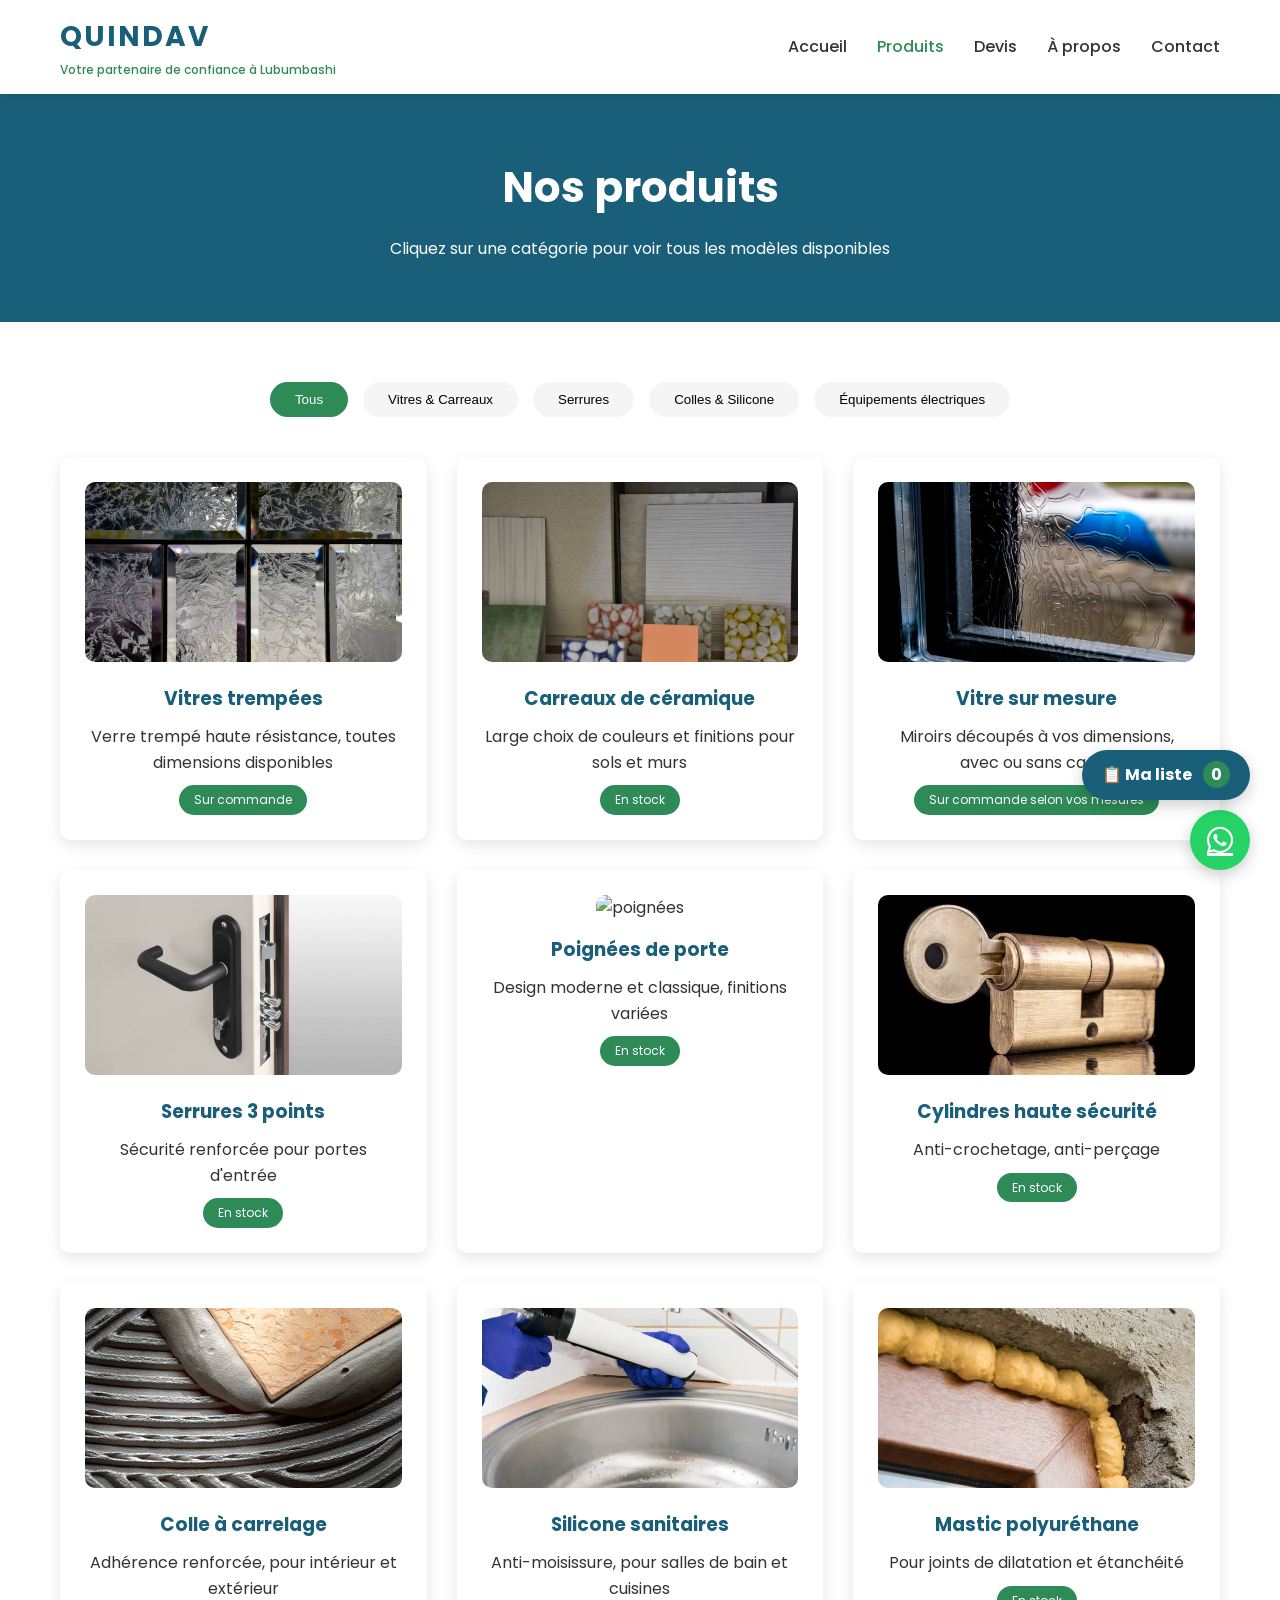
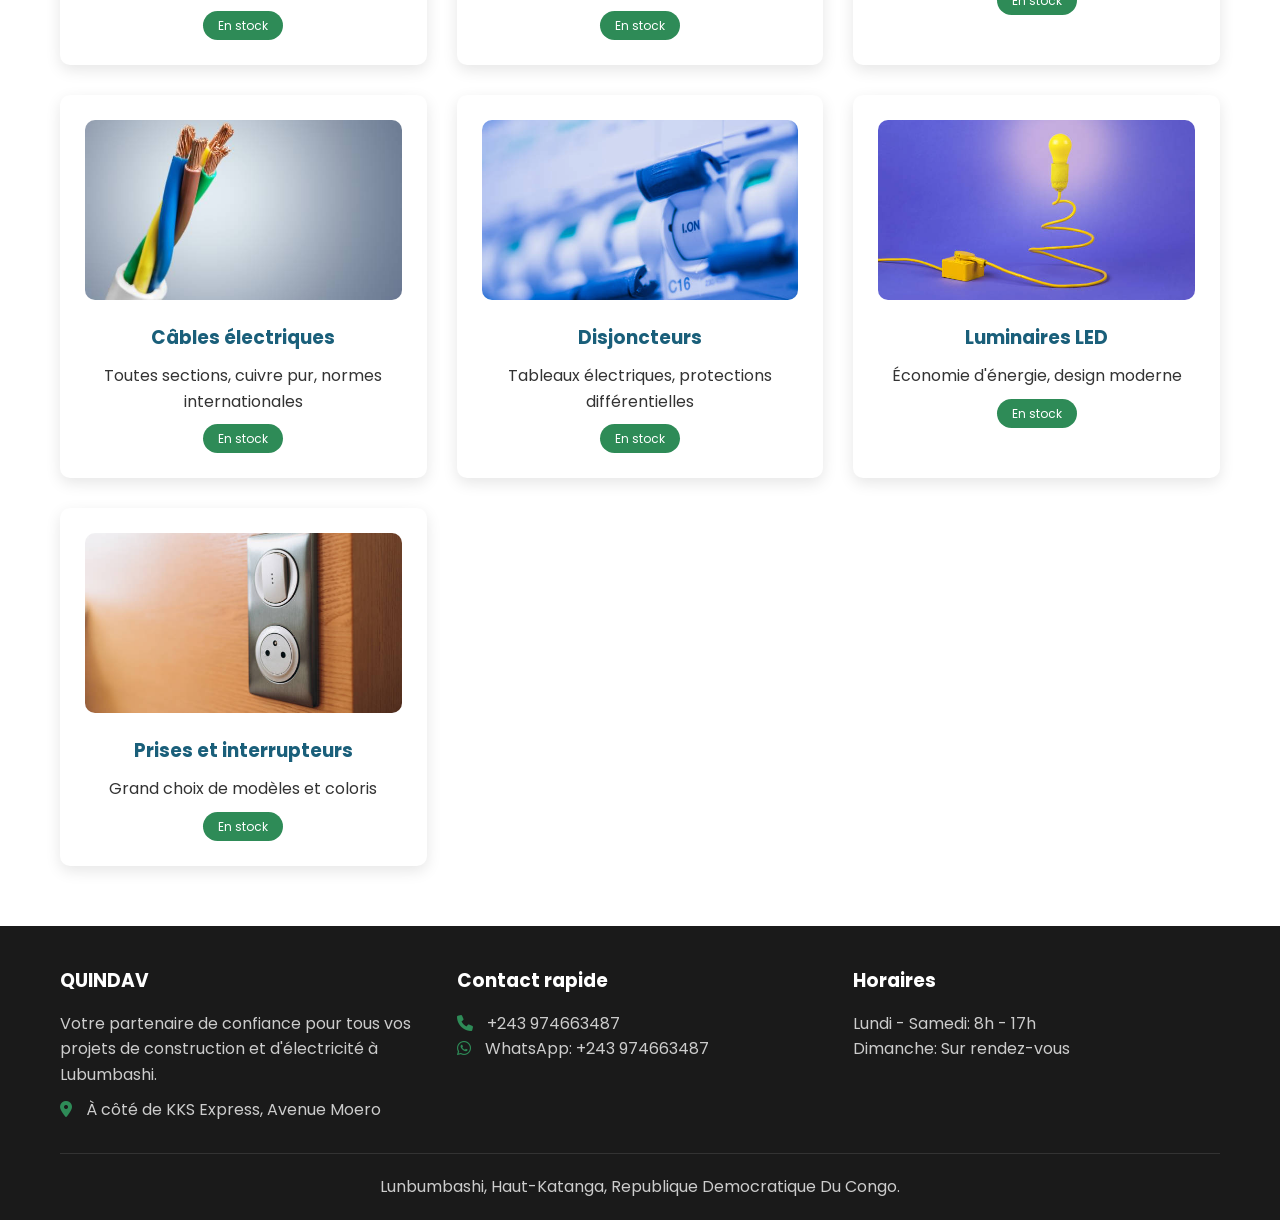
==== produits.html @ b655c286 "Add files via upload" ====
<!DOCTYPE html>
<html lang="fr">
<head>
    <meta charset="UTF-8">
    <meta name="viewport" content="width=device-width, initial-scale=1.0">
    <title>Nos produits - QUINDAV | Matériaux de construction Lubumbashi</title>
    <link rel="stylesheet" href="style.css">
    <link href="https://fonts.googleapis.com/css2?family=Poppins:wght@300;400;500;600;700&display=swap" rel="stylesheet">
    <link rel="stylesheet" href="https://cdnjs.cloudflare.com/ajax/libs/font-awesome/6.0.0-beta3/css/all.min.css">
    <style>
        .btn-liste {
            display: inline-block;
            margin-top: 15px;
            background: #1a5f7a;
            color: white;
            padding: 8px 20px;
            border-radius: 25px;
            text-decoration: none;
            font-size: 14px;
            border: none;
            cursor: pointer;
            transition: background 0.3s;
        }
        .btn-liste:hover {
            background: #2e8b57;
        }
        .quantite-input {
            width: 60px;
            padding: 6px;
            margin-right: 10px;
            border: 1px solid #ddd;
            border-radius: 5px;
            text-align: center;
        }
        .produit-actions {
            display: flex;
            align-items: center;
            justify-content: center;
            gap: 10px;
            flex-wrap: wrap;
            margin-top: 15px;
        }
        .badge-liste {
            position: fixed;
            bottom: 100px;
            right: 30px;
            background: #1a5f7a;
            color: white;
            padding: 12px 20px;
            border-radius: 50px;
            text-decoration: none;
            font-weight: bold;
            box-shadow: 0 5px 15px rgba(0,0,0,0.2);
            z-index: 1000;
        }
        .badge-liste span {
            background: #2e8b57;
            border-radius: 50%;
            padding: 2px 8px;
            margin-left: 8px;
        }
        /* Style pour les liens de catégories */
        .categorie-link {
            text-decoration: none;
            color: inherit;
            display: block;
        }
    </style>
</head>
<body>
    <a href="https://wa.me/243974663487" class="whatsapp-float" target="_blank">
        <i class="fab fa-whatsapp"></i>
    </a>

    <a href="ma-liste.html" class="badge-liste">
        📋 Ma liste <span id="liste-compteur">0</span>
    </a>

    <header>
        <div class="container">
            <div class="logo">
                <h1>QUINDAV</h1>
                <p>Votre partenaire de confiance à Lubumbashi</p>
            </div>
            <nav>
                <ul>
                    <li><a href="index.html">Accueil</a></li>
                    <li><a href="produits.html" class="active">Produits</a></li>
                    <li><a href="devis.html">Devis</a></li>
                    <li><a href="a-propos.html">À propos</a></li>
                    <li><a href="contact.html">Contact</a></li>
                </ul>
            </nav>
            <div class="menu-toggle">
                <i class="fas fa-bars"></i>
            </div>
        </div>
    </header>

    <section class="page-header">
        <div class="container">
            <h1>Nos produits</h1>
            <p>Cliquez sur une catégorie pour voir tous les modèles disponibles</p>
        </div>
    </section>

    <section class="categories">
        <div class="container">
            <div class="category-filters">
                <button class="filter-btn active" data-category="all">Tous</button>
                <button class="filter-btn" data-category="vitres">Vitres & Carreaux</button>
                <button class="filter-btn" data-category="serrures">Serrures</button>
                <button class="filter-btn" data-category="silicone">Colles & Silicone</button>
                <button class="filter-btn" data-category="electrique">Équipements électriques</button>
            </div>

            <div class="products-catalog">
                <!-- VITRES & CARREAUX -->
                <div class="product-item" data-category="vitres">
                    <a href="produit-categorie.html?id=vitres-trempees" class="categorie-link">
                        <img src="images/vitre_fenetre.jpg" alt="Vitre" style="width: 100%; height: 180px; object-fit: cover; border-radius: 10px; margin-bottom: 15px;">
                        <h3>Vitres trempées</h3>
                        <p>Verre trempé haute résistance, toutes dimensions disponibles</p>
                        <span class="product-tag">Sur commande</span>
                    </a>
                </div>
                <div class="product-item" data-category="vitres">
                    <a href="produit-categorie.html?id=carreaux-ceramique" class="categorie-link">
                        <img src="images/logo_carreaux.jpg" alt="carreaux" style="width: 100%; height: 180px; object-fit: cover; border-radius: 10px; margin-bottom: 15px;">
                        <h3>Carreaux de céramique</h3>
                        <p>Large choix de couleurs et finitions pour sols et murs</p>
                        <span class="product-tag">En stock</span>
                    </a>
                </div>
                <div class="product-item" data-category="vitres">
                    <a href="produit-categorie.html?id=vitre-sur-mesure" class="categorie-link">
                        <img src="images/vitre_fenetre2.jpg" alt="vitre fenetre" style="width: 100%; height: 180px; object-fit: cover; border-radius: 10px; margin-bottom: 15px;">
                        <h3>Vitre sur mesure</h3>
                        <p>Miroirs découpés à vos dimensions, avec ou sans cadre</p>
                        <span class="product-tag">Sur commande selon vos mesures</span>
                    </a>
                </div>

                <!-- SERRURES -->
                <div class="product-item" data-category="serrures">
                    <a href="produit-categorie.html?id=serrures-3points" class="categorie-link">
                        <img src="images/serrure_3ponts.jpg" alt="Serrure" style="width: 100%; height: 180px; object-fit: cover; border-radius: 10px; margin-bottom: 15px;">    
                        <h3>Serrures 3 points</h3>
                        <p>Sécurité renforcée pour portes d'entrée</p>
                        <span class="product-tag">En stock</span>
                    </a>
                </div>
                <div class="product-item" data-category="serrures">
                    <a href="produit-categorie.html?id=poignees-porte" class="categorie-link">
                        <img src="images/serrure.jpg" alt="poignées" style="width: 100%; height: 180px; object-fit: cover; border-radius: 10px; margin-bottom: 15px;">
                        <h3>Poignées de porte</h3>
                        <p>Design moderne et classique, finitions variées</p>
                        <span class="product-tag">En stock</span>
                    </a>
                </div>
                <div class="product-item" data-category="serrures">
                    <a href="produit-categorie.html?id=cylindres-securite" class="categorie-link">
                        <img src="images/cylindre_haute_securité.jpg" alt="cylindres" style="width: 100%; height: 180px; object-fit: cover; border-radius: 10px; margin-bottom: 15px;">                    
                        <h3>Cylindres haute sécurité</h3>
                        <p>Anti-crochetage, anti-perçage</p>
                        <span class="product-tag">En stock</span>
                    </a>
                </div>

                <!-- COLLES & SILICONE -->
                <div class="product-item" data-category="silicone">
                    <a href="produit-categorie.html?id=colle-carrelage" class="categorie-link">
                        <img src="images/colleCarrelage.jpg" alt="colle Carrelage" style="width: 100%; height: 180px; object-fit: cover; border-radius: 10px; margin-bottom: 15px;">               
                        <h3>Colle à carrelage</h3>
                        <p>Adhérence renforcée, pour intérieur et extérieur</p>
                        <span class="product-tag">En stock</span>
                    </a>
                </div>
                <div class="product-item" data-category="silicone">
                    <a href="produit-categorie.html?id=silicone-sanitaire" class="categorie-link">
                        <img src="images/silicone_sanitaires.jpg" alt="silicone toillette" style="width: 100%; height: 180px; object-fit: cover; border-radius: 10px; margin-bottom: 15px;">                   
                        <h3>Silicone sanitaires</h3>
                        <p>Anti-moisissure, pour salles de bain et cuisines</p>
                        <span class="product-tag">En stock</span>
                    </a>
                </div>
                <div class="product-item" data-category="silicone">
                    <a href="produit-categorie.html?id=mastic-polyurethane" class="categorie-link">
                        <img src="images/mastic_polyrethane.jpg" alt="mastique pour coller des fissures" style="width: 100%; height: 180px; object-fit: cover; border-radius: 10px; margin-bottom: 15px;">                  
                        <h3>Mastic polyuréthane</h3>
                        <p>Pour joints de dilatation et étanchéité</p>
                        <span class="product-tag">En stock</span>
                    </a>
                </div>

                <!-- ÉQUIPEMENTS ÉLECTRIQUES -->
                <div class="product-item" data-category="electrique">
                    <a href="produit-categorie.html?id=cables-electriques" class="categorie-link">
                        <img src="images/cable.jpg" alt="cables electrique" style="width: 100%; height: 180px; object-fit: cover; border-radius: 10px; margin-bottom: 15px;">                   
                        <h3>Câbles électriques</h3>
                        <p>Toutes sections, cuivre pur, normes internationales</p>
                        <span class="product-tag">En stock</span>
                    </a>
                </div>
                <div class="product-item" data-category="electrique">
                    <a href="produit-categorie.html?id=disjoncteurs" class="categorie-link">
                        <img src="images/disjoncteur_electrique.jpg" alt="disjoncteur electrique" style="width: 100%; height: 180px; object-fit: cover; border-radius: 10px; margin-bottom: 15px;">                  
                        <h3>Disjoncteurs</h3>
                        <p>Tableaux électriques, protections différentielles</p>
                        <span class="product-tag">En stock</span>
                    </a>
                </div>
                <div class="product-item" data-category="electrique">
                    <a href="produit-categorie.html?id=luminaires-led" class="categorie-link">
                        <img src="images/lampe_electrique.jpg" alt="lampe electrique" style="width: 100%; height: 180px; object-fit: cover; border-radius: 10px; margin-bottom: 15px;">                    
                        <h3>Luminaires LED</h3>
                        <p>Économie d'énergie, design moderne</p>
                        <span class="product-tag">En stock</span>
                    </a>
                </div>
                <div class="product-item" data-category="electrique">
                    <a href="produit-categorie.html?id=prises-interrupteurs" class="categorie-link">
                        <img src="images/interrupteur.jpg" alt="interrupteur" style="width: 100%; height: 180px; object-fit: cover; border-radius: 10px; margin-bottom: 15px;">                  
                        <h3>Prises et interrupteurs</h3>
                        <p>Grand choix de modèles et coloris</p>
                        <span class="product-tag">En stock</span>
                    </a>
                </div>
            </div>
        </div>
    </section>

    <div id="footer-placeholder"></div>
    <script>
        fetch('footer.html')
            .then(response => response.text())
            .then(data => {
                document.getElementById('footer-placeholder').innerHTML = data;
            });
    </script>

    <script>
        // Gestion des filtres
        const filterBtns = document.querySelectorAll('.filter-btn');
        const productItems = document.querySelectorAll('.product-item');

        filterBtns.forEach(btn => {
            btn.addEventListener('click', () => {
                filterBtns.forEach(b => b.classList.remove('active'));
                btn.classList.add('active');
                const category = btn.getAttribute('data-category');
                productItems.forEach(item => {
                    if (category === 'all' || item.getAttribute('data-category') === category) {
                        item.style.display = 'block';
                    } else {
                        item.style.display = 'none';
                    }
                });
            });
        });

        // Filtrage automatique depuis l'URL (page d'accueil)
        const urlParams = new URLSearchParams(window.location.search);
        const categorie = urlParams.get('categorie');
        if (categorie) {
            setTimeout(() => {
                const bouton = document.querySelector(`.filter-btn[data-category="${categorie}"]`);
                if (bouton) bouton.click();
            }, 100);
        }

        // Gestion du badge de la liste
        function mettreAJourCompteurBadge() {
            const liste = JSON.parse(localStorage.getItem('listeDevis')) || [];
            const total = liste.reduce((sum, item) => sum + item.quantite, 0);
            const compteur = document.getElementById('liste-compteur');
            if (compteur) compteur.innerText = total;
        }
        
        mettreAJourCompteurBadge();
        setInterval(mettreAJourCompteurBadge, 1000);
    </script>

    <script src="script.js"></script>
</body>
</html>
---- style.css ----
* {
    margin: 0;
    padding: 0;
    box-sizing: border-box;
}

body {
    font-family: 'Poppins', sans-serif;
    line-height: 1.6;
    color: #333;
}

.container {
    max-width: 1200px;
    margin: 0 auto;
    padding: 0 20px;
}

/* Couleurs QUINDAV: Bleu + Vert + Blanc */
:root {
    --primary: #1a5f7a;    /* Bleu profond */
    --primary-dark: #0e3d4f;
    --secondary: #2e8b57;  /* Vert */
    --secondary-dark: #1e5a3a;
    --white: #ffffff;
    --light-gray: #f5f5f5;
    --dark: #333;
}

/* Header */
header {
    background: var(--white);
    box-shadow: 0 2px 10px rgba(0,0,0,0.1);
    position: sticky;
    top: 0;
    z-index: 1000;
}

header .container {
    display: flex;
    justify-content: space-between;
    align-items: center;
    padding: 15px 20px;
}

.logo h1 {
    color: var(--primary);
    font-size: 28px;
    letter-spacing: 2px;
}

.logo p {
    color: var(--secondary);
    font-size: 12px;
    font-weight: 500;
}

nav ul {
    display: flex;
    list-style: none;
    gap: 30px;
}

nav ul li a {
    text-decoration: none;
    color: var(--dark);
    font-weight: 500;
    transition: color 0.3s;
}

nav ul li a:hover,
nav ul li a.active {
    color: var(--secondary);
}

.menu-toggle {
    display: none;
    font-size: 24px;
    cursor: pointer;
}

/* Hero Section */
.hero {
    background: linear-gradient(135deg, var(--primary) 0%, var(--secondary) 100%);
    color: var(--white);
    padding: 80px 0;
    text-align: center;
}

.hero-content h2 {
    font-size: 42px;
    margin-bottom: 20px;
}

.hero-content p {
    font-size: 18px;
    margin-bottom: 30px;
    max-width: 600px;
    margin-left: auto;
    margin-right: auto;
}

.hero-buttons {
    display: flex;
    gap: 20px;
    justify-content: center;
}

.btn {
    display: inline-block;
    padding: 12px 30px;
    border-radius: 30px;
    text-decoration: none;
    font-weight: 600;
    transition: all 0.3s;
}

.btn-primary {
    background: var(--white);
    color: var(--primary);
}

.btn-primary:hover {
    background: var(--secondary);
    color: var(--white);
    transform: translateY(-3px);
}

.btn-secondary {
    background: transparent;
    color: var(--white);
    border: 2px solid var(--white);
}

.btn-secondary:hover {
    background: var(--white);
    color: var(--primary);
    transform: translateY(-3px);
}

/* Products Highlight */
.products-highlight {
    padding: 60px 0;
    background: var(--light-gray);
}

.products-highlight h2 {
    text-align: center;
    color: var(--primary);
    margin-bottom: 40px;
    font-size: 32px;
}

.products-grid {
    display: grid;
    grid-template-columns: repeat(auto-fit, minmax(250px, 1fr));
    gap: 30px;
}

.product-card {
    background: var(--white);
    padding: 30px;
    border-radius: 10px;
    text-align: center;
    transition: transform 0.3s, box-shadow 0.3s;
    box-shadow: 0 5px 15px rgba(0,0,0,0.1);
}

.product-card:hover {
    transform: translateY(-10px);
    box-shadow: 0 15px 30px rgba(0,0,0,0.15);
}

.product-card i {
    font-size: 50px;
    color: var(--secondary);
    margin-bottom: 15px;
}

.product-card h3 {
    color: var(--primary);
    margin-bottom: 10px;
}

/* Why Us */
.why-us {
    padding: 60px 0;
}

.why-us h2 {
    text-align: center;
    color: var(--primary);
    margin-bottom: 40px;
    font-size: 32px;
}

.features-grid {
    display: grid;
    grid-template-columns: repeat(auto-fit, minmax(250px, 1fr));
    gap: 30px;
}

.feature {
    text-align: center;
    padding: 20px;
}

.feature i {
    font-size: 45px;
    color: var(--secondary);
    margin-bottom: 15px;
}

/* CTA Section */
.cta {
    background: linear-gradient(135deg, var(--secondary) 0%, var(--primary) 100%);
    color: var(--white);
    text-align: center;
    padding: 60px 0;
}

.cta h2 {
    font-size: 32px;
    margin-bottom: 15px;
}

.cta .btn-primary {
    background: var(--white);
    color: var(--primary);
    margin-top: 20px;
}

/* Footer */
footer {
    background: #1a1a1a;
    color: #ccc;
    padding: 40px 0 20px;
}

.footer-content {
    display: grid;
    grid-template-columns: repeat(auto-fit, minmax(250px, 1fr));
    gap: 30px;
    margin-bottom: 30px;
}

.footer-section h3 {
    color: var(--white);
    margin-bottom: 15px;
}

.footer-section i {
    margin-right: 10px;
    color: var(--secondary);
}

.footer-bottom {
    text-align: center;
    padding-top: 20px;
    border-top: 1px solid #333;
}

/* WhatsApp Float Button */
.whatsapp-float {
    position: fixed;
    bottom: 30px;
    right: 30px;
    background: #25D366;
    color: white;
    width: 60px;
    height: 60px;
    border-radius: 50%;
    display: flex;
    align-items: center;
    justify-content: center;
    font-size: 30px;
    box-shadow: 0 5px 15px rgba(0,0,0,0.2);
    z-index: 1000;
    transition: transform 0.3s;
}

.whatsapp-float:hover {
    transform: scale(1.1);
    color: white;
}

/* Page Header */
.page-header {
    background: var(--primary);
    color: var(--white);
    padding: 60px 0;
    text-align: center;
}

.page-header h1 {
    font-size: 42px;
    margin-bottom: 15px;
}

/* Products Catalog */
.categories {
    padding: 60px 0;
}

.category-filters {
    display: flex;
    justify-content: center;
    gap: 15px;
    flex-wrap: wrap;
    margin-bottom: 40px;
}

.filter-btn {
    padding: 10px 25px;
    border: none;
    background: var(--light-gray);
    cursor: pointer;
    border-radius: 30px;
    font-weight: 500;
    transition: all 0.3s;
}

.filter-btn.active,
.filter-btn:hover {
    background: var(--secondary);
    color: var(--white);
}

.products-catalog {
    display: grid;
    grid-template-columns: repeat(auto-fit, minmax(280px, 1fr));
    gap: 30px;
}

.product-item {
    background: var(--white);
    padding: 25px;
    border-radius: 10px;
    text-align: center;
    box-shadow: 0 5px 15px rgba(0,0,0,0.1);
    transition: transform 0.3s;
}

.product-item:hover {
    transform: translateY(-5px);
}

.product-item i {
    font-size: 45px;
    color: var(--secondary);
    margin-bottom: 15px;
}

.product-item h3 {
    color: var(--primary);
    margin-bottom: 10px;
}

.product-tag {
    display: inline-block;
    background: var(--secondary);
    color: white;
    padding: 5px 15px;
    border-radius: 20px;
    font-size: 12px;
    margin-top: 10px;
}

/* Devis Form */
.devis-form {
    padding: 60px 0;
    background: var(--light-gray);
}

.form-group {
    margin-bottom: 20px;
}

.form-group label {
    display: block;
    margin-bottom: 8px;
    font-weight: 500;
    color: var(--primary);
}

.form-group input,
.form-group textarea {
    width: 100%;
    padding: 12px;
    border: 1px solid #ddd;
    border-radius: 8px;
    font-family: inherit;
}

.form-group input:focus,
.form-group textarea:focus {
    outline: none;
    border-color: var(--secondary);
}

/* Contact Grid */
.contact-grid {
    display: grid;
    grid-template-columns: 1fr 1fr;
    gap: 40px;
    padding: 60px 0;
}

.contact-item {
    display: flex;
    gap: 15px;
    margin-bottom: 25px;
}

.contact-item i {
    font-size: 24px;
    color: var(--secondary);
    margin-top: 5px;
}

.contact-item h3 {
    color: var(--primary);
    margin-bottom: 5px;
}

.map-placeholder {
    background: var(--light-gray);
    border-radius: 10px;
    overflow: hidden;
}

/* About Content */
.about-content {
    padding: 60px 0;
}

.about-text h2 {
    color: var(--primary);
    margin: 30px 0 15px;
}

.about-text h2:first-child {
    margin-top: 0;
}

.about-text ul {
    list-style: none;
    padding-left: 0;
}

.about-text ul li {
    padding: 8px 0;
    padding-left: 25px;
    position: relative;
}

.about-text ul li:before {
    content: "✓";
    color: var(--secondary);
    position: absolute;
    left: 0;
    font-weight: bold;
}

/* Responsive */
@media (max-width: 768px) {
    .menu-toggle {
        display: block;
    }
    
    nav ul {
        display: none;
        position: absolute;
        top: 70px;
        left: 0;
        right: 0;
        background: var(--white);
        flex-direction: column;
        text-align: center;
        padding: 20px;
        box-shadow: 0 5px 10px rgba(0,0,0,0.1);
    }
    
    nav ul.active {
        display: flex;
    }
    
    .hero-content h2 {
        font-size: 28px;
    }
    
    .hero-buttons {
        flex-direction: column;
        align-items: center;
    }
    
    .contact-grid {
        grid-template-columns: 1fr;
    }
    
}
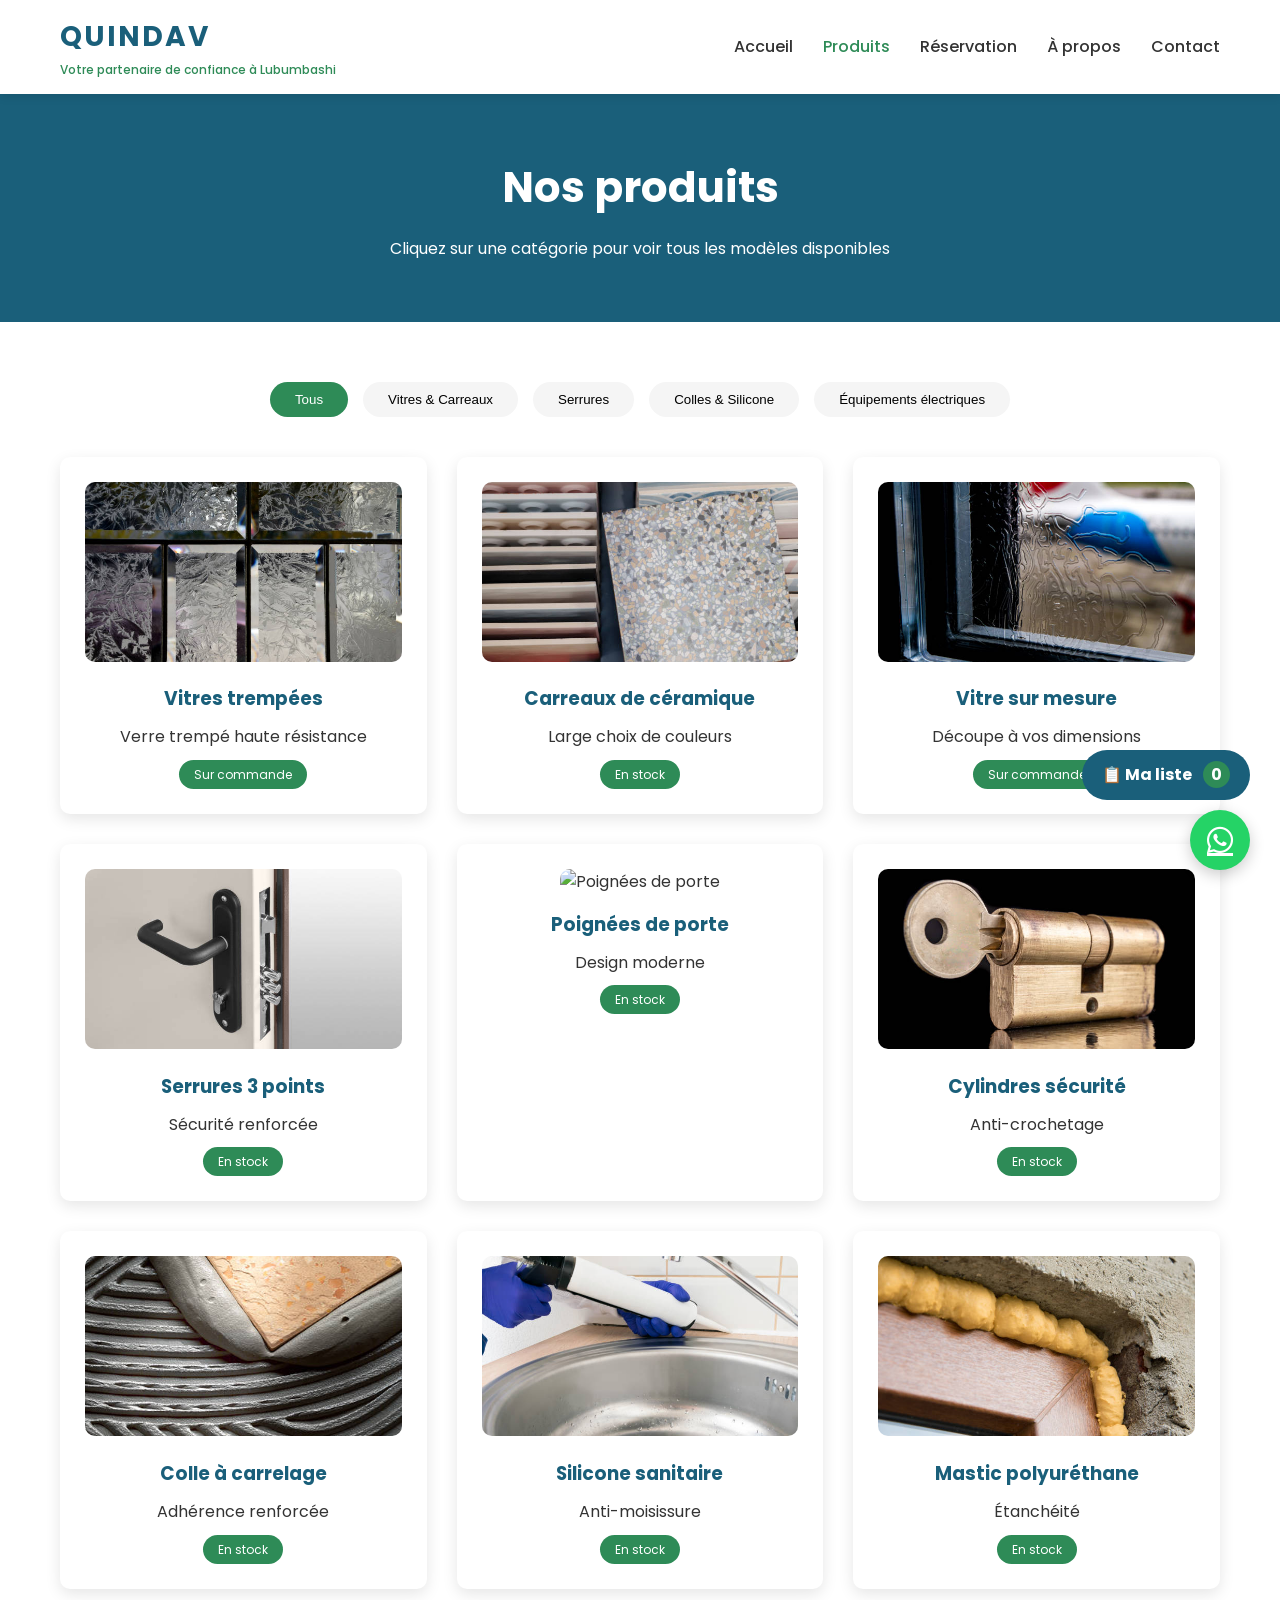
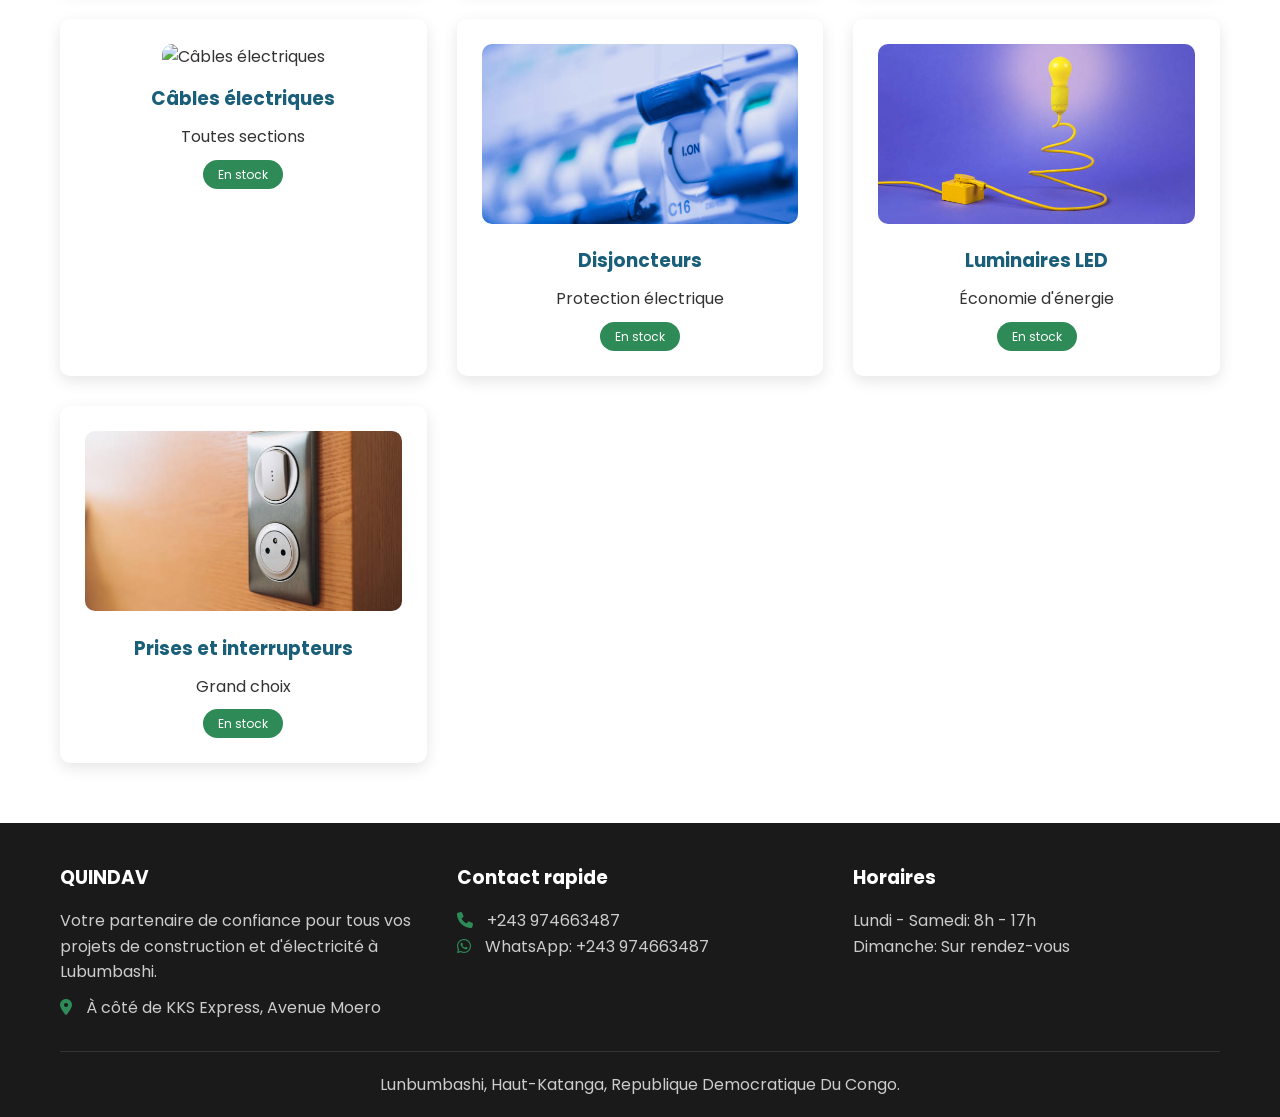
==== commit 4432ed6a: "produits.html" ====
--- a/produits.html
+++ b/produits.html
@@ -2,44 +2,12 @@
 <html lang="fr">
 <head>
     <meta charset="UTF-8">
-    <meta name="viewport" content="width=device-width, initial-scale=1.0">
+    <meta name="viewport" content="width=device-width, initial-scale=1.0, user-scalable=yes">
     <title>Nos produits - QUINDAV | Matériaux de construction Lubumbashi</title>
     <link rel="stylesheet" href="style.css">
     <link href="https://fonts.googleapis.com/css2?family=Poppins:wght@300;400;500;600;700&display=swap" rel="stylesheet">
     <link rel="stylesheet" href="https://cdnjs.cloudflare.com/ajax/libs/font-awesome/6.0.0-beta3/css/all.min.css">
     <style>
-        .btn-liste {
-            display: inline-block;
-            margin-top: 15px;
-            background: #1a5f7a;
-            color: white;
-            padding: 8px 20px;
-            border-radius: 25px;
-            text-decoration: none;
-            font-size: 14px;
-            border: none;
-            cursor: pointer;
-            transition: background 0.3s;
-        }
-        .btn-liste:hover {
-            background: #2e8b57;
-        }
-        .quantite-input {
-            width: 60px;
-            padding: 6px;
-            margin-right: 10px;
-            border: 1px solid #ddd;
-            border-radius: 5px;
-            text-align: center;
-        }
-        .produit-actions {
-            display: flex;
-            align-items: center;
-            justify-content: center;
-            gap: 10px;
-            flex-wrap: wrap;
-            margin-top: 15px;
-        }
         .badge-liste {
             position: fixed;
             bottom: 100px;
@@ -50,7 +18,6 @@
             border-radius: 50px;
             text-decoration: none;
             font-weight: bold;
-            box-shadow: 0 5px 15px rgba(0,0,0,0.2);
             z-index: 1000;
         }
         .badge-liste span {
@@ -59,11 +26,32 @@
             padding: 2px 8px;
             margin-left: 8px;
         }
-        /* Style pour les liens de catégories */
-        .categorie-link {
+        .product-item a {
             text-decoration: none;
             color: inherit;
             display: block;
+        }
+        /* Correction menu mobile */
+        @media (max-width: 768px) {
+            .menu-toggle {
+                display: block !important;
+                cursor: pointer;
+            }
+            nav ul {
+                display: none;
+                position: absolute;
+                top: 70px;
+                left: 0;
+                width: 100%;
+                background: white;
+                flex-direction: column;
+                padding: 20px;
+                box-shadow: 0 5px 10px rgba(0,0,0,0.1);
+                z-index: 999;
+            }
+            nav ul.active {
+                display: flex !important;
+            }
         }
     </style>
 </head>
@@ -86,7 +74,7 @@
                 <ul>
                     <li><a href="index.html">Accueil</a></li>
                     <li><a href="produits.html" class="active">Produits</a></li>
-                    <li><a href="devis.html">Devis</a></li>
+                    <li><a href="reservation.html">Réservation</a></li>
                     <li><a href="a-propos.html">À propos</a></li>
                     <li><a href="contact.html">Contact</a></li>
                 </ul>
@@ -114,118 +102,8 @@
                 <button class="filter-btn" data-category="electrique">Équipements électriques</button>
             </div>
 
-            <div class="products-catalog">
-                <!-- VITRES & CARREAUX -->
-                <div class="product-item" data-category="vitres">
-                    <a href="produit-categorie.html?id=vitres-trempees" class="categorie-link">
-                        <img src="images/vitre_fenetre.jpg" alt="Vitre" style="width: 100%; height: 180px; object-fit: cover; border-radius: 10px; margin-bottom: 15px;">
-                        <h3>Vitres trempées</h3>
-                        <p>Verre trempé haute résistance, toutes dimensions disponibles</p>
-                        <span class="product-tag">Sur commande</span>
-                    </a>
-                </div>
-                <div class="product-item" data-category="vitres">
-                    <a href="produit-categorie.html?id=carreaux-ceramique" class="categorie-link">
-                        <img src="images/logo_carreaux.jpg" alt="carreaux" style="width: 100%; height: 180px; object-fit: cover; border-radius: 10px; margin-bottom: 15px;">
-                        <h3>Carreaux de céramique</h3>
-                        <p>Large choix de couleurs et finitions pour sols et murs</p>
-                        <span class="product-tag">En stock</span>
-                    </a>
-                </div>
-                <div class="product-item" data-category="vitres">
-                    <a href="produit-categorie.html?id=vitre-sur-mesure" class="categorie-link">
-                        <img src="images/vitre_fenetre2.jpg" alt="vitre fenetre" style="width: 100%; height: 180px; object-fit: cover; border-radius: 10px; margin-bottom: 15px;">
-                        <h3>Vitre sur mesure</h3>
-                        <p>Miroirs découpés à vos dimensions, avec ou sans cadre</p>
-                        <span class="product-tag">Sur commande selon vos mesures</span>
-                    </a>
-                </div>
-
-                <!-- SERRURES -->
-                <div class="product-item" data-category="serrures">
-                    <a href="produit-categorie.html?id=serrures-3points" class="categorie-link">
-                        <img src="images/serrure_3ponts.jpg" alt="Serrure" style="width: 100%; height: 180px; object-fit: cover; border-radius: 10px; margin-bottom: 15px;">    
-                        <h3>Serrures 3 points</h3>
-                        <p>Sécurité renforcée pour portes d'entrée</p>
-                        <span class="product-tag">En stock</span>
-                    </a>
-                </div>
-                <div class="product-item" data-category="serrures">
-                    <a href="produit-categorie.html?id=poignees-porte" class="categorie-link">
-                        <img src="images/serrure.jpg" alt="poignées" style="width: 100%; height: 180px; object-fit: cover; border-radius: 10px; margin-bottom: 15px;">
-                        <h3>Poignées de porte</h3>
-                        <p>Design moderne et classique, finitions variées</p>
-                        <span class="product-tag">En stock</span>
-                    </a>
-                </div>
-                <div class="product-item" data-category="serrures">
-                    <a href="produit-categorie.html?id=cylindres-securite" class="categorie-link">
-                        <img src="images/cylindre_haute_securité.jpg" alt="cylindres" style="width: 100%; height: 180px; object-fit: cover; border-radius: 10px; margin-bottom: 15px;">                    
-                        <h3>Cylindres haute sécurité</h3>
-                        <p>Anti-crochetage, anti-perçage</p>
-                        <span class="product-tag">En stock</span>
-                    </a>
-                </div>
-
-                <!-- COLLES & SILICONE -->
-                <div class="product-item" data-category="silicone">
-                    <a href="produit-categorie.html?id=colle-carrelage" class="categorie-link">
-                        <img src="images/colleCarrelage.jpg" alt="colle Carrelage" style="width: 100%; height: 180px; object-fit: cover; border-radius: 10px; margin-bottom: 15px;">               
-                        <h3>Colle à carrelage</h3>
-                        <p>Adhérence renforcée, pour intérieur et extérieur</p>
-                        <span class="product-tag">En stock</span>
-                    </a>
-                </div>
-                <div class="product-item" data-category="silicone">
-                    <a href="produit-categorie.html?id=silicone-sanitaire" class="categorie-link">
-                        <img src="images/silicone_sanitaires.jpg" alt="silicone toillette" style="width: 100%; height: 180px; object-fit: cover; border-radius: 10px; margin-bottom: 15px;">                   
-                        <h3>Silicone sanitaires</h3>
-                        <p>Anti-moisissure, pour salles de bain et cuisines</p>
-                        <span class="product-tag">En stock</span>
-                    </a>
-                </div>
-                <div class="product-item" data-category="silicone">
-                    <a href="produit-categorie.html?id=mastic-polyurethane" class="categorie-link">
-                        <img src="images/mastic_polyrethane.jpg" alt="mastique pour coller des fissures" style="width: 100%; height: 180px; object-fit: cover; border-radius: 10px; margin-bottom: 15px;">                  
-                        <h3>Mastic polyuréthane</h3>
-                        <p>Pour joints de dilatation et étanchéité</p>
-                        <span class="product-tag">En stock</span>
-                    </a>
-                </div>
-
-                <!-- ÉQUIPEMENTS ÉLECTRIQUES -->
-                <div class="product-item" data-category="electrique">
-                    <a href="produit-categorie.html?id=cables-electriques" class="categorie-link">
-                        <img src="images/cable.jpg" alt="cables electrique" style="width: 100%; height: 180px; object-fit: cover; border-radius: 10px; margin-bottom: 15px;">                   
-                        <h3>Câbles électriques</h3>
-                        <p>Toutes sections, cuivre pur, normes internationales</p>
-                        <span class="product-tag">En stock</span>
-                    </a>
-                </div>
-                <div class="product-item" data-category="electrique">
-                    <a href="produit-categorie.html?id=disjoncteurs" class="categorie-link">
-                        <img src="images/disjoncteur_electrique.jpg" alt="disjoncteur electrique" style="width: 100%; height: 180px; object-fit: cover; border-radius: 10px; margin-bottom: 15px;">                  
-                        <h3>Disjoncteurs</h3>
-                        <p>Tableaux électriques, protections différentielles</p>
-                        <span class="product-tag">En stock</span>
-                    </a>
-                </div>
-                <div class="product-item" data-category="electrique">
-                    <a href="produit-categorie.html?id=luminaires-led" class="categorie-link">
-                        <img src="images/lampe_electrique.jpg" alt="lampe electrique" style="width: 100%; height: 180px; object-fit: cover; border-radius: 10px; margin-bottom: 15px;">                    
-                        <h3>Luminaires LED</h3>
-                        <p>Économie d'énergie, design moderne</p>
-                        <span class="product-tag">En stock</span>
-                    </a>
-                </div>
-                <div class="product-item" data-category="electrique">
-                    <a href="produit-categorie.html?id=prises-interrupteurs" class="categorie-link">
-                        <img src="images/interrupteur.jpg" alt="interrupteur" style="width: 100%; height: 180px; object-fit: cover; border-radius: 10px; margin-bottom: 15px;">                  
-                        <h3>Prises et interrupteurs</h3>
-                        <p>Grand choix de modèles et coloris</p>
-                        <span class="product-tag">En stock</span>
-                    </a>
-                </div>
+            <div class="products-catalog" id="productsCatalog">
+                <!-- Les produits seront chargés dynamiquement -->
             </div>
         </div>
     </section>
@@ -240,7 +118,43 @@
     </script>
 
     <script>
-        // Gestion des filtres
+        // Liste des produits
+        const produitsList = [
+            { nom: "Vitres trempées", categorie: "vitres", image: "images/vitre_fenetre.jpg", desc: "Verre trempé haute résistance", tag: "Sur commande", lien: "produit-categorie.html?id=vitres-trempees" },
+            { nom: "Carreaux de céramique", categorie: "vitres", image: "images/logo_carreau.jpg", desc: "Large choix de couleurs", tag: "En stock", lien: "produit-categorie.html?id=carreaux-ceramique" },
+            { nom: "Vitre sur mesure", categorie: "vitres", image: "images/vitre_fenetre2.jpg", desc: "Découpe à vos dimensions", tag: "Sur commande", lien: "produit-categorie.html?id=vitre-sur-mesure" },
+            { nom: "Serrures 3 points", categorie: "serrures", image: "images/serrure_3ponts.jpg", desc: "Sécurité renforcée", tag: "En stock", lien: "produit-categorie.html?id=serrures-3points" },
+            { nom: "Poignées de porte", categorie: "serrures", image: "images/serrure.jpg", desc: "Design moderne", tag: "En stock", lien: "produit-categorie.html?id=poignees-porte" },
+            { nom: "Cylindres sécurité", categorie: "serrures", image: "images/cylindre_haute_securité.jpg", desc: "Anti-crochetage", tag: "En stock", lien: "produit-categorie.html?id=cylindres-securite" },
+            { nom: "Colle à carrelage", categorie: "silicone", image: "images/colleCarrelage.jpg", desc: "Adhérence renforcée", tag: "En stock", lien: "produit-categorie.html?id=colle-carrelage" },
+            { nom: "Silicone sanitaire", categorie: "silicone", image: "images/silicone_sanitaires.jpg", desc: "Anti-moisissure", tag: "En stock", lien: "produit-categorie.html?id=silicone-sanitaire" },
+            { nom: "Mastic polyuréthane", categorie: "silicone", image: "images/mastic_polyrethane.jpg", desc: "Étanchéité", tag: "En stock", lien: "produit-categorie.html?id=mastic-polyurethane" },
+            { nom: "Câbles électriques", categorie: "electrique", image: "images/cable_electrique.jpg", desc: "Toutes sections", tag: "En stock", lien: "produit-categorie.html?id=cables-electriques" },
+            { nom: "Disjoncteurs", categorie: "electrique", image: "images/disjoncteur_electrique.jpg", desc: "Protection électrique", tag: "En stock", lien: "produit-categorie.html?id=disjoncteurs" },
+            { nom: "Luminaires LED", categorie: "electrique", image: "images/lampe_electrique.jpg", desc: "Économie d'énergie", tag: "En stock", lien: "produit-categorie.html?id=luminaires-led" },
+            { nom: "Prises et interrupteurs", categorie: "electrique", image: "images/interrupteur.jpg", desc: "Grand choix", tag: "En stock", lien: "produit-categorie.html?id=prises-interrupteurs" }
+        ];
+
+        // Générer les produits
+        const catalog = document.getElementById('productsCatalog');
+        if (catalog) {
+            produitsList.forEach(p => {
+                const productDiv = document.createElement('div');
+                productDiv.className = 'product-item';
+                productDiv.setAttribute('data-category', p.categorie);
+                productDiv.innerHTML = `
+                    <a href="${p.lien}">
+                        <img src="${p.image}" alt="${p.nom}" style="width: 100%; height: 180px; object-fit: cover; border-radius: 10px; margin-bottom: 15px;">
+                        <h3>${p.nom}</h3>
+                        <p>${p.desc}</p>
+                        <span class="product-tag">${p.tag}</span>
+                    </a>
+                `;
+                catalog.appendChild(productDiv);
+            });
+        }
+
+        // Filtrage
         const filterBtns = document.querySelectorAll('.filter-btn');
         const productItems = document.querySelectorAll('.product-item');
 
@@ -259,7 +173,7 @@
             });
         });
 
-        // Filtrage automatique depuis l'URL (page d'accueil)
+        // Filtrage depuis URL
         const urlParams = new URLSearchParams(window.location.search);
         const categorie = urlParams.get('categorie');
         if (categorie) {
@@ -269,18 +183,34 @@
             }, 100);
         }
 
-        // Gestion du badge de la liste
-        function mettreAJourCompteurBadge() {
+        // Compteur du badge
+        function mettreAJourCompteur() {
             const liste = JSON.parse(localStorage.getItem('listeDevis')) || [];
             const total = liste.reduce((sum, item) => sum + item.quantite, 0);
             const compteur = document.getElementById('liste-compteur');
             if (compteur) compteur.innerText = total;
         }
-        
-        mettreAJourCompteurBadge();
-        setInterval(mettreAJourCompteurBadge, 1000);
+        mettreAJourCompteur();
+        setInterval(mettreAJourCompteur, 1000);
+
+        document.addEventListener('DOMContentLoaded', function() {
+            const menuToggle = document.querySelector('.menu-toggle');
+            const navMenu = document.querySelector('nav ul');
+            
+            if (menuToggle && navMenu) {
+
+                const newMenuToggle = menuToggle.cloneNode(true);
+                menuToggle.parentNode.replaceChild(newMenuToggle, menuToggle);
+                
+                newMenuToggle.addEventListener('click', function(e) {
+                    e.preventDefault();
+                    e.stopPropagation();
+                    navMenu.classList.toggle('active');
+                });
+            }
+        });
     </script>
 
     <script src="script.js"></script>
 </body>
-</html>+</html>
